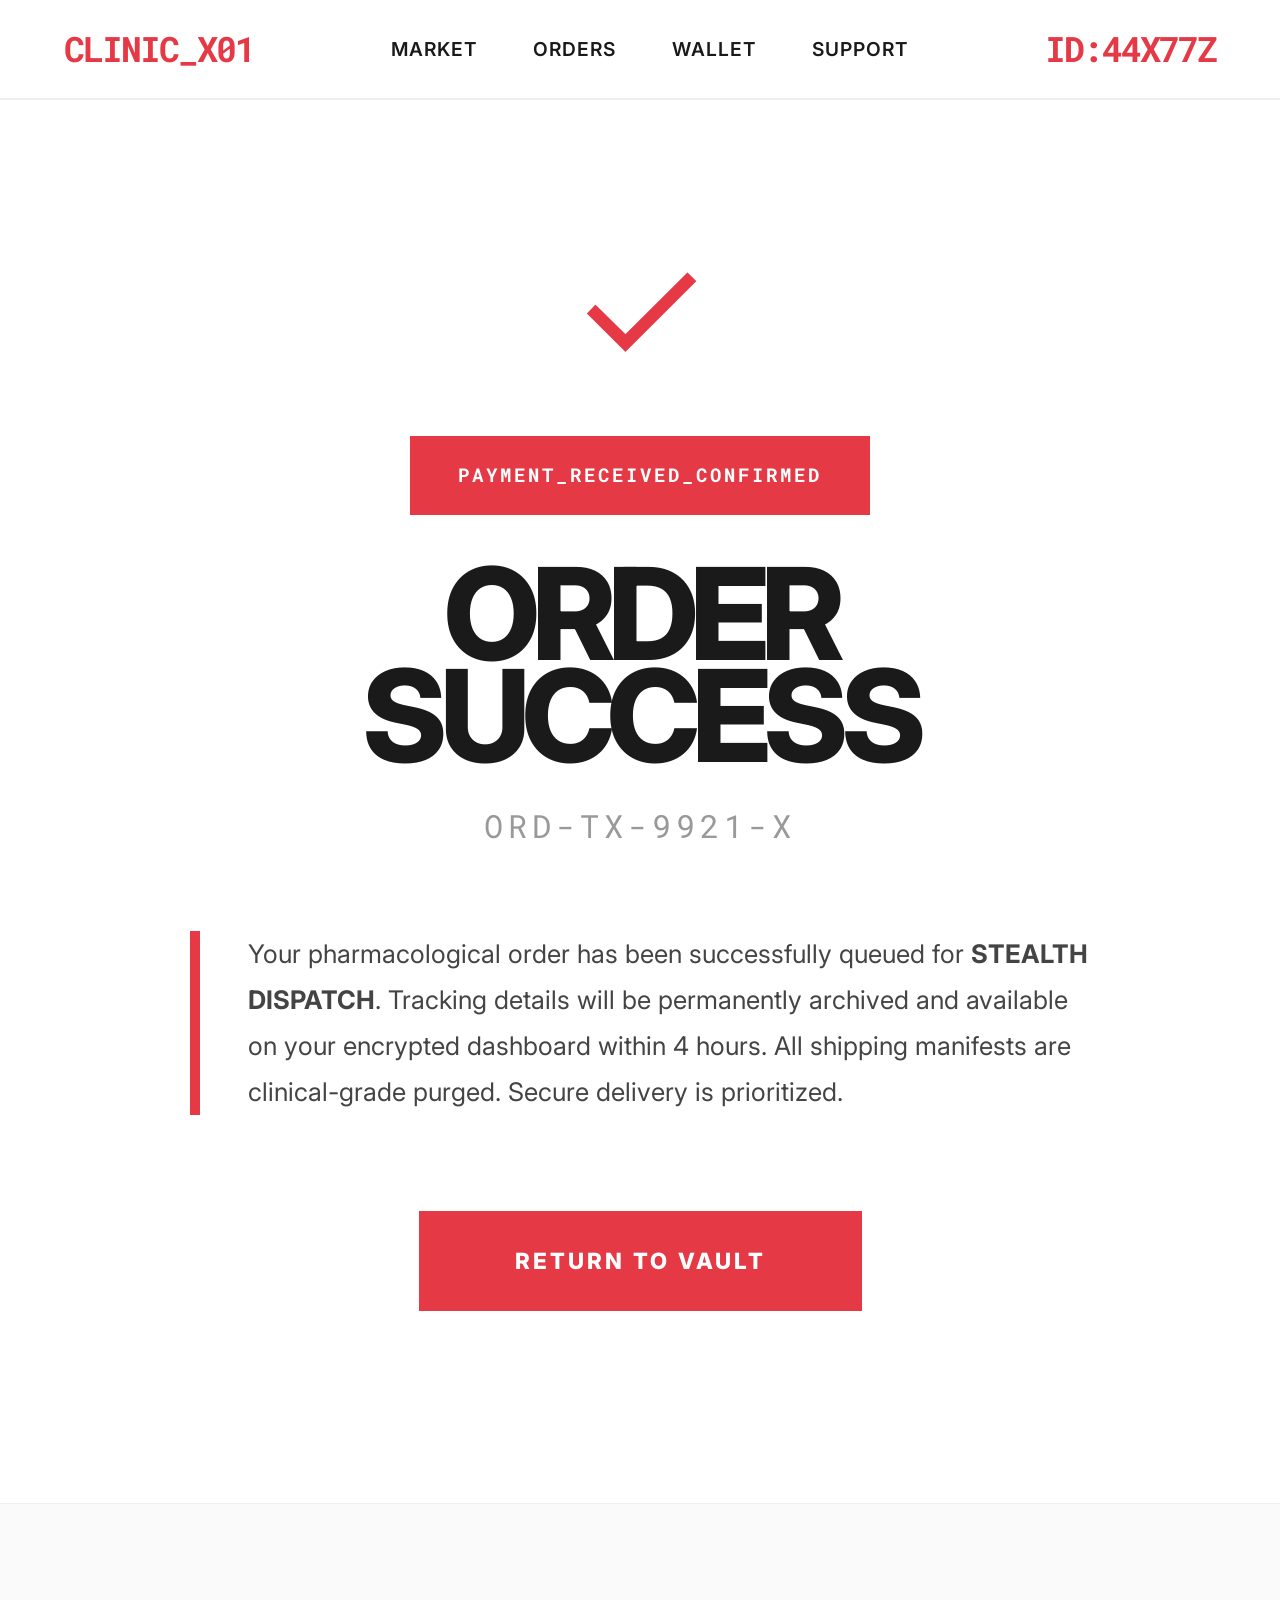
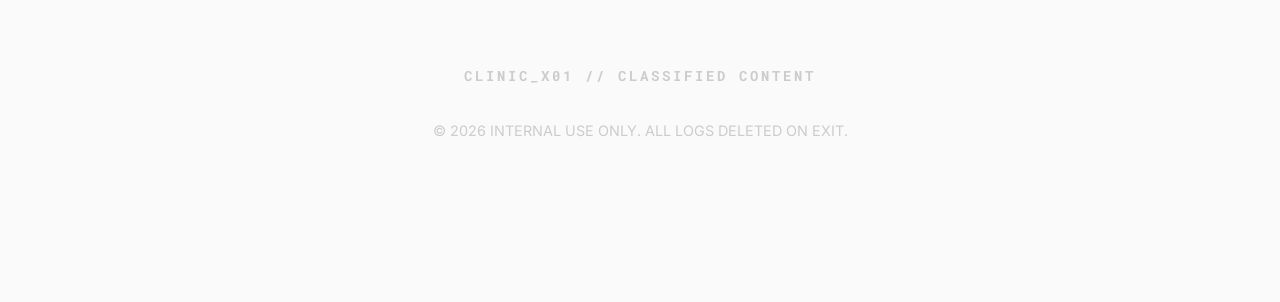
==== confirmation.html @ 9b937677 "Initial commit of Dark Web Movie Site project" ====
<!DOCTYPE html>
<html lang="en">
<head>
    <meta charset="UTF-8">
    <meta name="viewport" content="width=device-width, initial-scale=1.0">
    <title>ORDER CONFIRMED // CLINIC_X01</title>
    <link rel="stylesheet" href="style.css">
    <style>
        .conf-container {
            min-height: calc(100vh - var(--header-height));
            display: flex;
            flex-direction: column;
            justify-content: center;
            align-items: center;
            text-align: center;
            padding: 10% 8% 15%;
            margin-top: var(--header-height);
            max-width: 1400px;
            margin-left: auto;
            margin-right: auto;
        }

        .status-badge {
            background: var(--accent);
            color: white;
            padding: 1.5rem 3rem; /* Extra large badge */
            font-family: 'Roboto Mono', monospace;
            font-weight: 800;
            margin-bottom: 3rem;
            letter-spacing: 3px;
            font-size: 1.2rem;
            text-transform: uppercase;
        }

        h1 {
            font-size: 8rem; /* Massive massive title */
            font-weight: 800;
            margin-bottom: 2rem;
            letter-spacing: -8px;
            line-height: 0.8;
            color: var(--fg);
        }

        .order-id {
            color: #999;
            font-family: 'Roboto Mono', monospace;
            margin-bottom: 5rem;
            font-size: 2rem; /* Big order tracking number */
            letter-spacing: 5px;
        }

        .check-mark {
            font-size: 10rem; /* Huge check mark */
            color: var(--accent);
            margin-bottom: 3rem;
            line-height: 1;
        }

        .conf-desc {
            max-width: 900px;
            font-size: 1.6rem;
            color: #444;
            margin-bottom: 6rem;
            line-height: 1.8;
            border-left: 10px solid var(--accent);
            padding-left: 3rem;
            text-align: left;
        }

        @media (max-width: 600px) {
            h1 { font-size: 4rem; letter-spacing: -3px; }
            .check-mark { font-size: 6rem; }
            .conf-desc { font-size: 1.2rem; text-align: center; padding-left: 0; border-left: none; }
        }
    </style>
</head>
<body>

    <!-- Scaled Navigation Bar -->
    <nav>
        <div class="logo">CLINIC_X01</div>
        <ul class="nav-links">
            <li><a href="index.html">Market</a></li>
            <li><a href="#">Orders</a></li>
            <li><a href="#">Wallet</a></li>
            <li><a href="#">Support</a></li>
        </ul>
        <div class="logo">ID:44x77z</div>
    </nav>

    <main class="conf-container">
        <div class="check-mark">✓</div>
        <div class="status-badge">PAYMENT_RECEIVED_CONFIRMED</div>
        <h1>ORDER<br>SUCCESS</h1>
        <p class="order-id">ORD-TX-9921-X</p>
        
        <p class="conf-desc">
            Your pharmacological order has been successfully queued for <strong>STEALTH DISPATCH</strong>. 
            Tracking details will be permanently archived and available on your encrypted dashboard within 4 hours. 
            All shipping manifests are clinical-grade purged. Secure delivery is prioritized.
        </p>
        
        <a href="index.html" class="buy-now-btn" style="text-decoration: none;">Return to Vault</a>
    </main>

    <!-- Footer -->
    <footer>
        <div class="footer-logo">CLINIC_X01 // CLASSIFIED CONTENT</div>
        <p style="font-size: 0.9rem; color: #ccc;">© 2026 INTERNAL USE ONLY. ALL LOGS DELETED ON EXIT.</p>
    </footer>

</body>
</html>
---- style.css ----
@import url('https://fonts.googleapis.com/css2?family=Inter:wght@300;400;600;800&family=Roboto+Mono:wght@300;400;600&display=swap');

:root {
  --bg: #ffffff;
  --fg: #1a1a1a;
  --accent: #e63946;
  /* Blood Red */
  --border: #eeeeee;
  --shadow: rgba(230, 57, 70, 0.1);
  --header-height: 100px;
  /* Even bigger header */
}

* {
  margin: 0;
  padding: 0;
  box-sizing: border-box;
}

body {
  background-color: var(--bg);
  color: var(--fg);
  font-family: 'Inter', sans-serif;
  line-height: 1.6;
  font-size: 1.25rem;
  /* Extra large base font for visibility */
}

/* --- NAVIGATION --- */
nav {
  position: fixed;
  top: 0;
  width: 100%;
  height: var(--header-height);
  background: rgba(255, 255, 255, 0.98);
  border-bottom: 2px solid var(--border);
  /* Slightly more bold border */
  display: flex;
  justify-content: space-between;
  align-items: center;
  padding: 0 5%;
  z-index: 1000;
  backdrop-filter: blur(20px);
}

.logo {
  font-family: 'Roboto Mono', monospace;
  font-weight: 800;
  font-size: 2.2rem;
  /* Massive logo */
  color: var(--accent);
  text-transform: uppercase;
  letter-spacing: -2px;
}

.nav-links {
  display: flex;
  gap: 3.5rem;
  list-style: none;
}

.nav-links a {
  text-decoration: none;
  color: var(--fg);
  font-weight: 600;
  font-size: 1.2rem;
  /* Bigger nav links */
  text-transform: uppercase;
  transition: color 0.3s ease;
  letter-spacing: 1px;
}

.nav-links a:hover {
  color: var(--accent);
}

/* --- PRODUCT GRID --- */
.product-grid {
  display: grid;
  /* Fixed: Use min() to prevent overflow on mobile while keeping massive desktop size */
  grid-template-columns: repeat(auto-fill, minmax(min(450px, 100%), 1fr));
  gap: 4rem;
  padding: calc(var(--header-height) + 6rem) 5% 10rem;
  max-width: 1800px;
  margin: 0 auto;
}

.pill-card {
  background: white;
  border: 1px solid var(--border);
  padding: 3.5rem;
  /* Spacious interior */
  text-align: center;
  transition: all 0.5s cubic-bezier(0.175, 0.885, 0.32, 1.275);
  text-decoration: none;
  color: inherit;
  display: flex;
  flex-direction: column;
}

.pill-card:hover {
  border-color: var(--accent);
  transform: translateY(-15px);
  box-shadow: 0 35px 70px var(--shadow);
}

.pill-card img {
  width: 100%;
  aspect-ratio: 4/3;
  object-fit: cover;
  margin-bottom: 3rem;
  transition: transform 0.5s ease;
}

.pill-card:hover img {
  transform: scale(1.05);
}

.pill-card h3 {
  font-family: 'Roboto Mono', monospace;
  font-size: 1.8rem;
  /* Extra bold headings */
  text-transform: uppercase;
  margin-bottom: 1.5rem;
  letter-spacing: -1px;
}

.pill-card p {
  font-size: 1.1rem;
  color: #666;
}

.footer-logo {
  font-family: 'Roboto Mono', monospace;
  font-weight: bold;
  letter-spacing: 3px;
  font-size: 0.9rem;
  color: #ccc;
  margin-bottom: 2rem;
}

/* --- DETAIL PAGE --- */
.detail-container {
  display: grid;
  grid-template-columns: 1fr 1.2fr;
  min-height: calc(100vh - var(--header-height));
  margin-top: var(--header-height);
  gap: 8rem;
  max-width: 1800px;
  margin-left: auto;
  margin-right: auto;
  align-items: start;
}

.detail-image img {
  width: 100%;
  height: auto;
  border: 1px solid var(--border);
  padding: 3rem;
  background: #fdfdfd;
  box-shadow: 0 40px 80px rgba(0, 0, 0, 0.08);
}

.detail-content h1 {
  font-size: 6rem;
  /* Massive hero title */
  font-weight: 800;
  letter-spacing: -6px;
  line-height: 0.85;
  margin-bottom: 2rem;
}

.price {
  font-size: 3.5rem;
  /* Hyper-large price */
  color: var(--accent);
  font-family: 'Roboto Mono', monospace;
  font-weight: 700;
  margin-bottom: 3rem;
}

.description {
  font-size: 1.5rem;
  /* Bold description */
  margin-bottom: 6rem;
  color: #333;
  border-left: 8px solid var(--accent);
  padding-left: 3rem;
  line-height: 2;
}

.buy-now-btn {
  background: var(--accent);
  color: white;
  padding: 2rem 6rem;
  /* Massive impactful button */
  text-decoration: none;
  display: inline-block;
  font-weight: 800;
  text-transform: uppercase;
  font-size: 1.4rem;
  letter-spacing: 3px;
  transition: all 0.3s ease;
  cursor: pointer;
}

.buy-now-btn:hover {
  background: #000;
  transform: scale(1.08);
}

.back-btn {
  text-decoration: none;
  color: #bbb;
  font-family: 'Roboto Mono', monospace;
  text-transform: uppercase;
  font-size: 1rem;
  display: block;
  margin-bottom: 3rem;
}

/* --- RESPONSIVE ADJUSTMENTS --- */
@media (max-width: 1200px) {
  .detail-container {
    grid-template-columns: 1fr;
    gap: 5rem;
    padding-top: 5%;
  }

  .detail-content h1 {
    font-size: 4rem;
    letter-spacing: -2px;
  }
}

@media (max-width: 600px) {
  .nav-links {
    display: none;
  }

  .logo {
    font-size: 1.5rem;
  }

  .detail-content h1 {
    font-size: 2.8rem;
  }

  .price {
    font-size: 2.2rem;
  }

  .product-grid {
    grid-template-columns: 1fr;
    gap: 3rem;
  }
}

footer {
  border-top: 1px solid var(--border);
  padding: 10rem 5%;
  text-align: center;
  background: #fafafa;
}
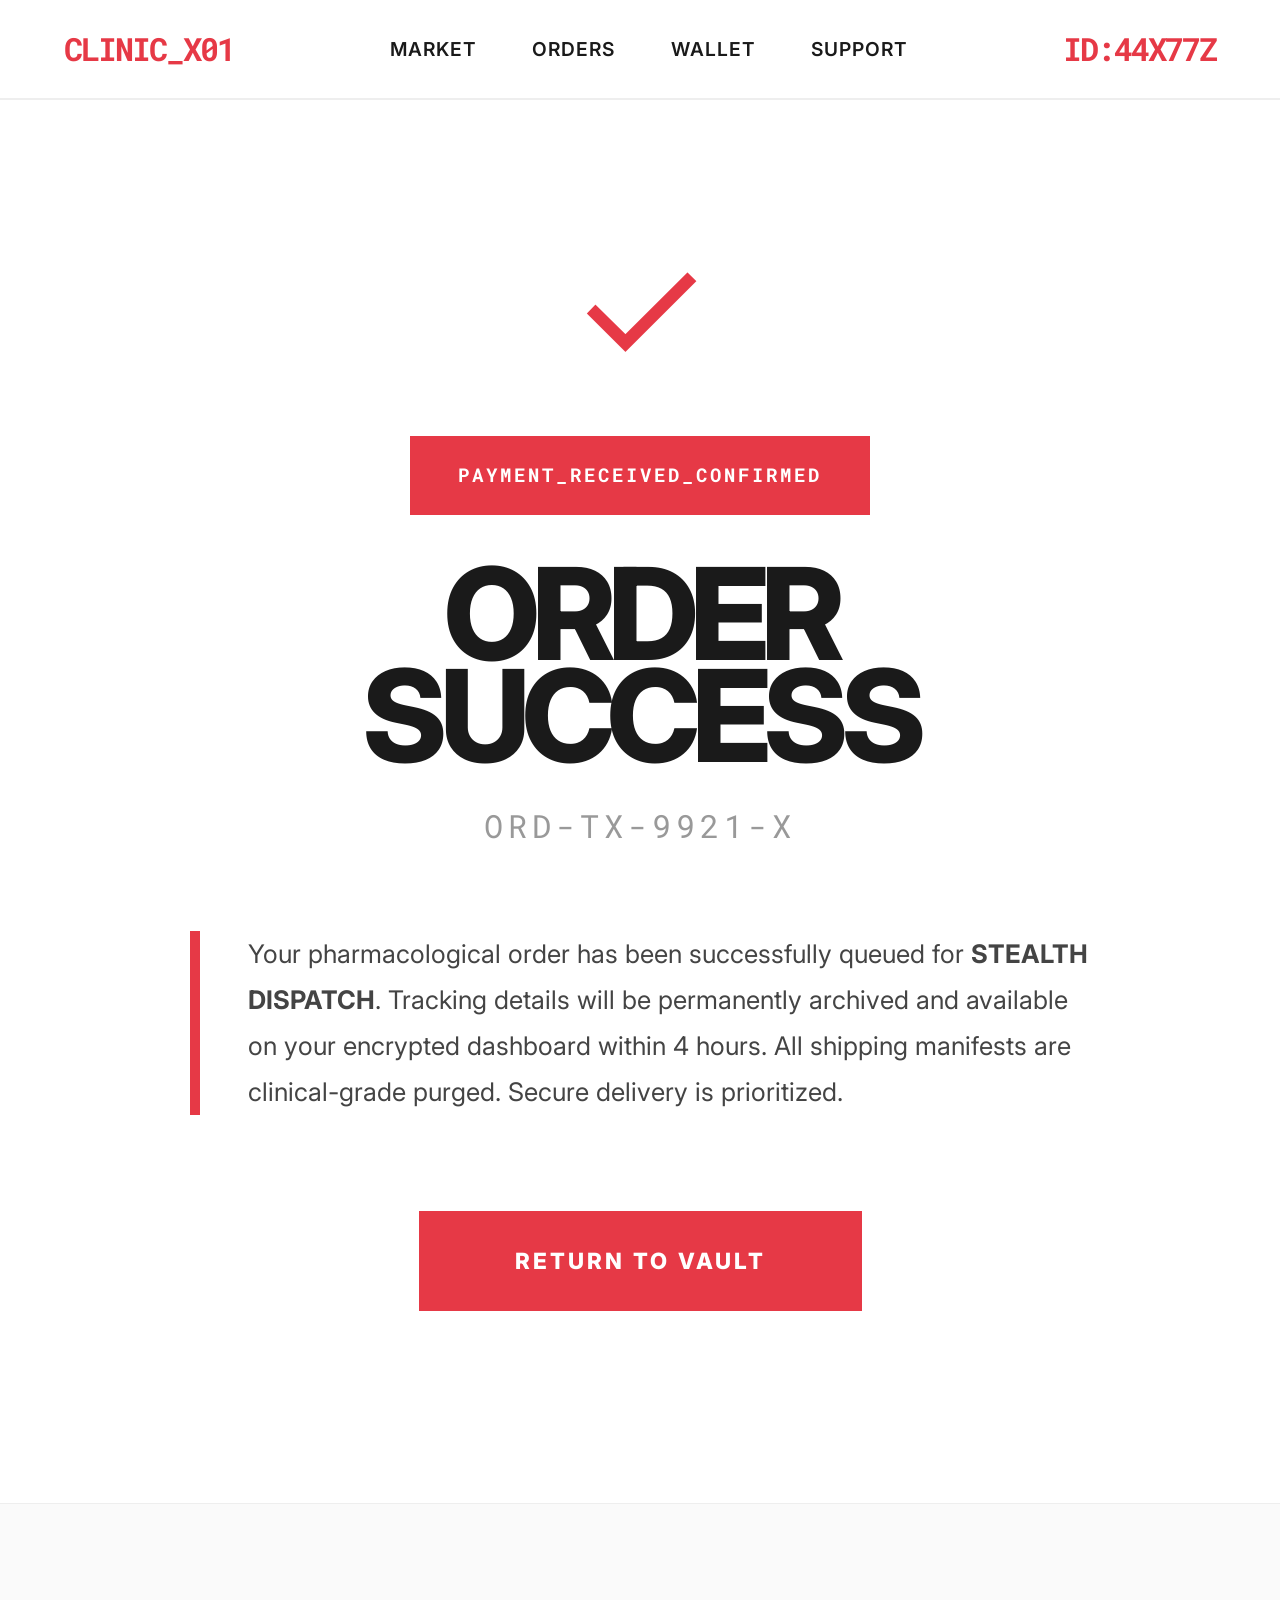
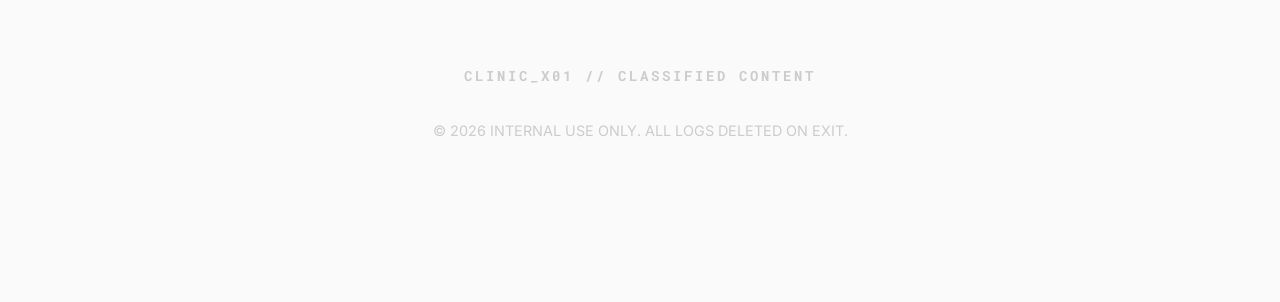
==== commit 95815a05: "Enhanced mobile responsiveness for all pages and components" ====
--- a/confirmation.html
+++ b/confirmation.html
@@ -67,10 +67,17 @@
             text-align: left;
         }
 
+        @media (max-width: 900px) {
+            h1 { font-size: 5rem; letter-spacing: -4px; }
+            .order-id { font-size: 1.5rem; margin-bottom: 3rem; }
+        }
+
         @media (max-width: 600px) {
-            h1 { font-size: 4rem; letter-spacing: -3px; }
-            .check-mark { font-size: 6rem; }
-            .conf-desc { font-size: 1.2rem; text-align: center; padding-left: 0; border-left: none; }
+            h1 { font-size: 3rem; letter-spacing: -2px; }
+            .check-mark { font-size: 5rem; }
+            .conf-desc { font-size: 1.1rem; text-align: center; padding-left: 0; border-left: none; }
+            .status-badge { padding: 1rem 2rem; font-size: 0.9rem; }
+            .conf-container { padding: 15% 5% 10%; }
         }
     </style>
 </head>
--- a/style.css
+++ b/style.css
@@ -3,12 +3,16 @@
 :root {
   --bg: #ffffff;
   --fg: #1a1a1a;
-  --accent: #e63946;
-  /* Blood Red */
+  --accent: #e63946; /* Blood Red */
   --border: #eeeeee;
   --shadow: rgba(230, 57, 70, 0.1);
   --header-height: 100px;
-  /* Even bigger header */
+}
+
+@media (max-width: 600px) {
+  :root {
+    --header-height: 70px;
+  }
 }
 
 * {
@@ -22,8 +26,13 @@
   color: var(--fg);
   font-family: 'Inter', sans-serif;
   line-height: 1.6;
-  font-size: 1.25rem;
-  /* Extra large base font for visibility */
+  font-size: 1.1rem; /* Slightly smaller base font for consistency */
+}
+
+@media (max-width: 600px) {
+  body {
+    font-size: 1rem;
+  }
 }
 
 /* --- NAVIGATION --- */
@@ -46,11 +55,26 @@
 .logo {
   font-family: 'Roboto Mono', monospace;
   font-weight: 800;
-  font-size: 2.2rem;
-  /* Massive logo */
+  font-size: 2rem;
   color: var(--accent);
   text-transform: uppercase;
   letter-spacing: -2px;
+}
+
+@media (max-width: 600px) {
+  .logo {
+    font-size: 1.3rem;
+    letter-spacing: -1px;
+  }
+  .nav-links {
+    gap: 1.5rem !important;
+  }
+  .nav-links a {
+    font-size: 0.8rem !important;
+  }
+  nav {
+    padding: 0 3%;
+  }
 }
 
 .nav-links {
@@ -224,7 +248,7 @@
   .detail-container {
     grid-template-columns: 1fr;
     gap: 5rem;
-    padding-top: 5%;
+    padding: 10% 5%;
   }
 
   .detail-content h1 {
@@ -233,26 +257,61 @@
   }
 }
 
-@media (max-width: 600px) {
-  .nav-links {
-    display: none;
-  }
-
-  .logo {
-    font-size: 1.5rem;
-  }
-
-  .detail-content h1 {
-    font-size: 2.8rem;
-  }
-
-  .price {
-    font-size: 2.2rem;
-  }
-
+@media (max-width: 768px) {
   .product-grid {
     grid-template-columns: 1fr;
-    gap: 3rem;
+    gap: 2rem;
+    padding: calc(var(--header-height) + 3rem) 5% 5rem;
+  }
+
+  .detail-content h1 {
+    font-size: 3rem;
+    letter-spacing: -1px;
+  }
+
+  .price {
+    font-size: 2.5rem;
+  }
+
+  .description {
+    font-size: 1.2rem;
+    padding-left: 1.5rem;
+    margin-bottom: 3rem;
+  }
+
+  .buy-now-btn {
+    padding: 1.5rem 3rem;
+    font-size: 1.1rem;
+    width: 100%;
+    text-align: center;
+  }
+
+  nav .logo:last-child {
+    display: none; /* Hide ID on small screens */
+  }
+}
+
+@media (max-width: 480px) {
+  .logo {
+    font-size: 1.1rem;
+  }
+  .nav-links {
+    gap: 1rem !important;
+  }
+  .nav-links a {
+    font-size: 0.7rem !important;
+  }
+  .pill-card {
+    padding: 2rem;
+  }
+  .pill-card h3 {
+    font-size: 1.4rem;
+  }
+  .detail-content h1 {
+    font-size: 2.2rem;
+  }
+  .price {
+    font-size: 1.8rem;
   }
 }
 
@@ -261,4 +320,10 @@
   padding: 10rem 5%;
   text-align: center;
   background: #fafafa;
+}
+
+@media (max-width: 768px) {
+  footer {
+    padding: 4rem 5%;
+  }
 }
